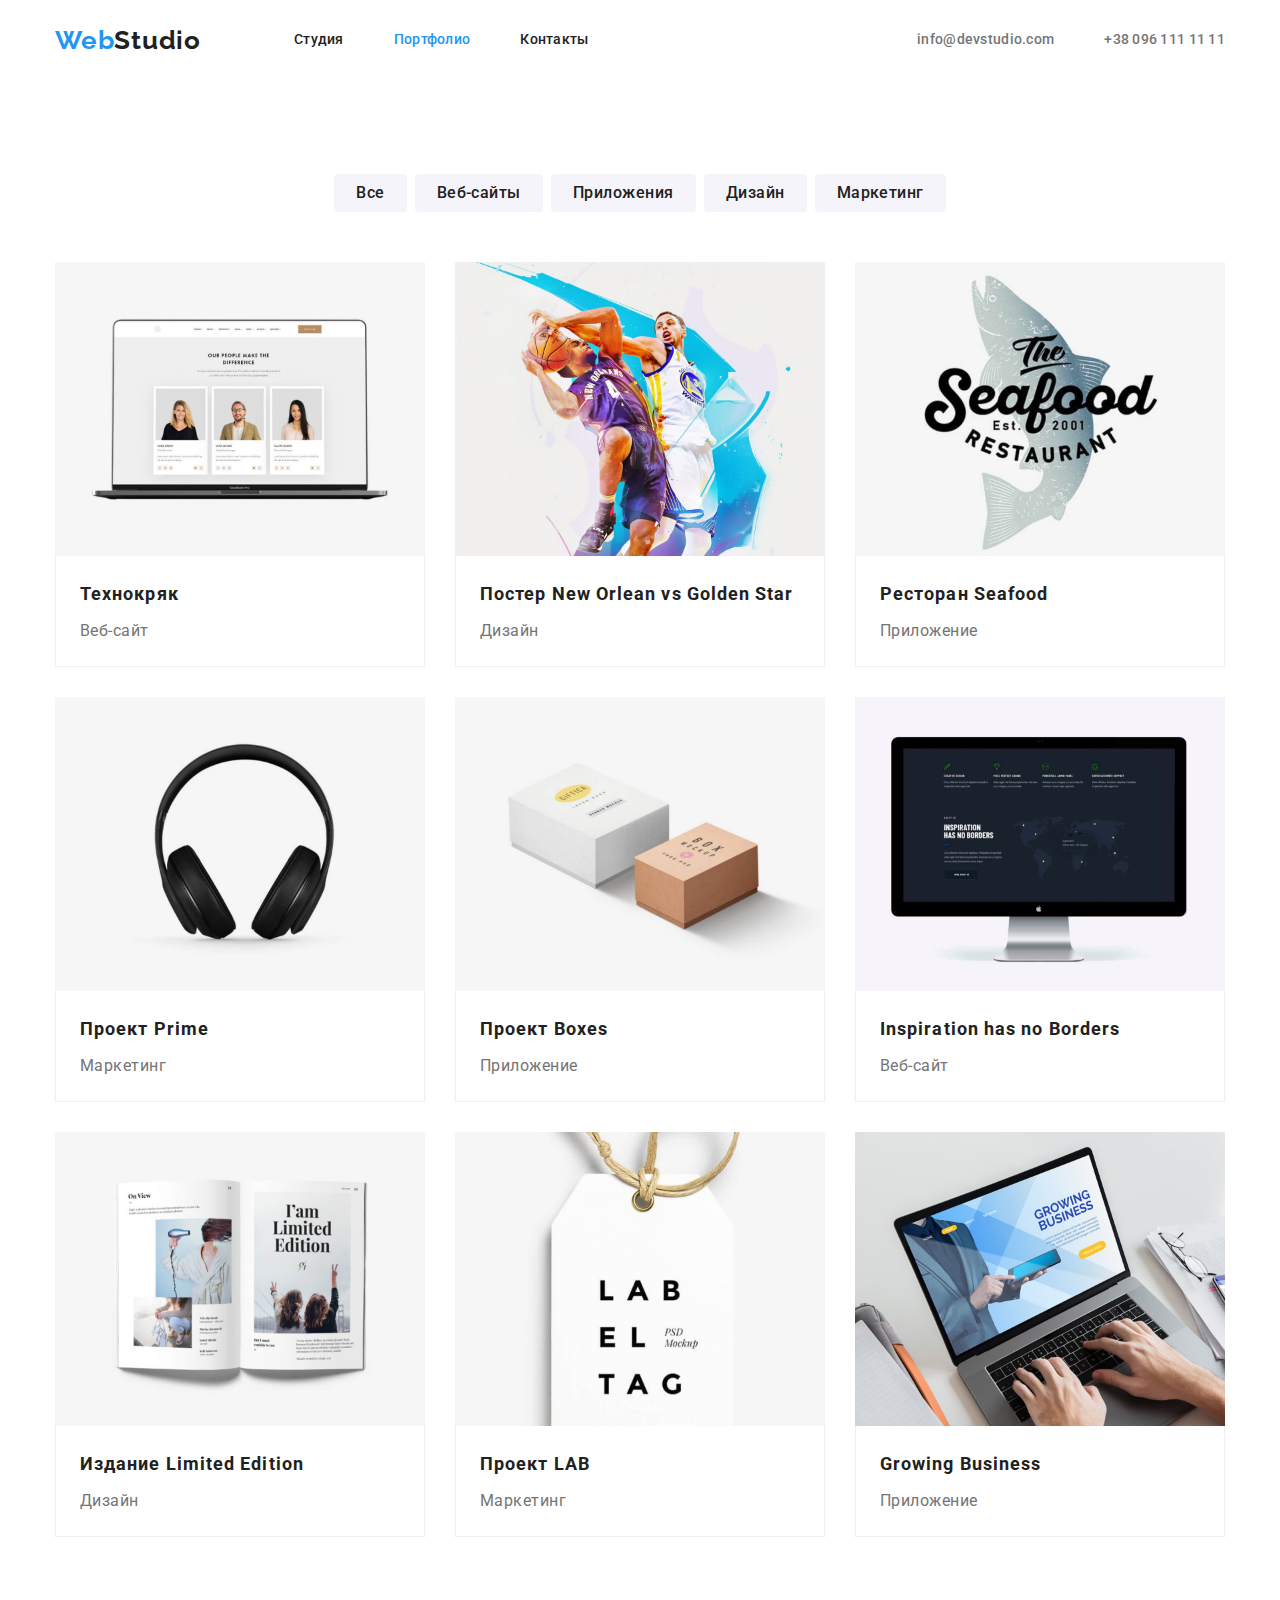
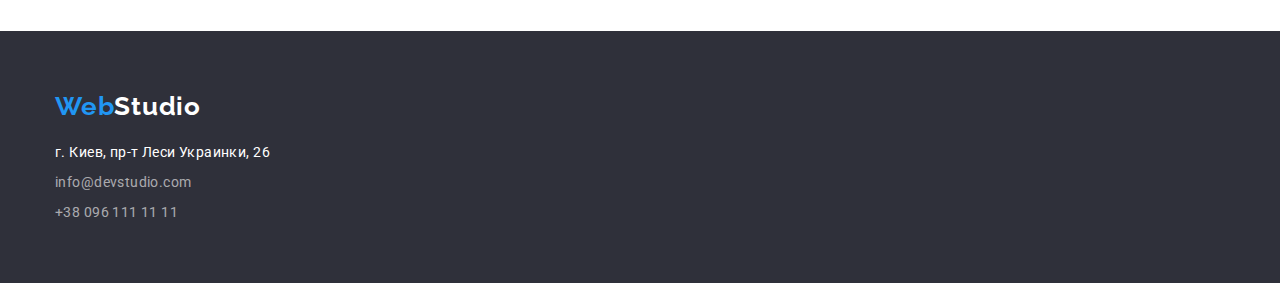
==== portfolio.html @ d7a3e544 "summary" ====
<!DOCTYPE html>
<html lang="ru">
  <head>
    <meta charset="UTF-8" />
    <meta http-equiv="X-UA-Compatible" content="IE=edge" />
    <meta name="viewport" content="width=device-width, initial-scale=1.0" />
    <title>Портфолио</title>
    <link rel="preconnect" href="https://fonts.googleapis.com" />
    <link rel="preconnect" href="https://fonts.gstatic.com" crossorigin />
    <link
      href="https://fonts.googleapis.com/css2?family=Raleway:wght@700&family=Roboto:wght@400;500;700;900&display=swap"
      rel="stylesheet"
    />
    <link
      rel="stylesheet"
      href="https://cdn.jsdelivr.net/npm/modern-normalize@1.1.0/modern-normalize.min.css"
    />
    <link rel="stylesheet" href="./css/styles.css" />
  </head>

  <body>
    <!-- Хэдер -->
    <header class="page-header">
      <div class="container page-header-container">
        <nav class="nav-section">
          <a class="logo link" href="./index.html">Web<span class="logo-word">Studio</span></a>
          <ul class="nav-list list">
            <li class="nav-list-item">
              <a class="nav-link link" href="./index.html">Студия</a>
            </li>
            <li class="nav-list-item">
              <a class="nav-link link current" href="./portfolio.html">Портфолио</a>
            </li>
            <li class="nav-list-item">
              <a class="nav-link link" href="#">Контакты</a>
            </li>
          </ul>
        </nav>
        <ul class="contacts-list list">
          <li class="contacts-list-item">
            <a class="contacts-link link" href="mailto:info@devstudio.com">info@devstudio.com</a>
          </li>
          <li class="contacts-list-item">
            <a class="contacts-link link" href="tel:+380961111111">+38 096 111 11 11</a>
          </li>
        </ul>
      </div>
    </header>

    <!-- Уникальный контент -->
    <main>
      <!-- Секция портфолио -->
      <section class="section">
        <div class="container">
          <h1 class="hidden-title">Портфолио</h1>
          <ul class="btn-list list">
            <li class="btn-list-item">
              <button class="menu-btn" type="button">Все</button>
            </li>
            <li class="btn-list-item">
              <button class="menu-btn" type="button">Веб-сайты</button>
            </li>
            <li class="btn-list-item">
              <button class="menu-btn" type="button">Приложения</button>
            </li>
            <li class="btn-list-item">
              <button class="menu-btn" type="button">Дизайн</button>
            </li>
            <li class="btn-list-item">
              <button class="menu-btn" type="button">Маркетинг</button>
            </li>
          </ul>
          <ul class="portfolio-section-list list">
            <li class="portfolio-list-item">
              <img src="./images/portfolio/tecnocrack.jpg" alt="Страница сайта" width="370" />
              <div class="portfolio-card-content">
                <h2 class="portfolio-title">Технокряк</h2>
                <p class="portfolio-descr">Веб-сайт</p>
              </div>
            </li>
            <li class="portfolio-list-item">
              <img src="./images/portfolio/design.jpg" alt="Игроки в баскетбол" width="370" />
              <div class="portfolio-card-content">
                <h2 class="portfolio-title">Постер New Orlean vs Golden Star</h2>
                <p class="portfolio-descr">Дизайн</p>
              </div>
            </li>
            <li class="portfolio-list-item">
              <img src="./images/portfolio/seafood.jpg" alt="Логотип ресторана" width="370" />
              <div class="portfolio-card-content">
                <h2 class="portfolio-title">Ресторан Seafood</h2>
                <p class="portfolio-descr">Приложение</p>
              </div>
            </li>
            <li class="portfolio-list-item">
              <img src="./images/portfolio/prime.jpg" alt="Наушники" width="370" />
              <div class="portfolio-card-content">
                <h2 class="portfolio-title">Проект Prime</h2>
                <p class="portfolio-descr">Маркетинг</p>
              </div>
            </li>
            <li class="portfolio-list-item">
              <img src="./images/portfolio/boxes.jpg" alt="Две коробки" width="370" />
              <div class="portfolio-card-content">
                <h2 class="portfolio-title">Проект Boxes</h2>
                <p class="portfolio-descr">Приложение</p>
              </div>
            </li>
            <li class="portfolio-list-item">
              <img src="./images/portfolio/inspiration.jpg" alt="Монитор" width="370" />
              <div class="portfolio-card-content">
                <h2 class="portfolio-title">Inspiration has no Borders</h2>
                <p class="portfolio-descr">Веб-сайт</p>
              </div>
            </li>
            <li class="portfolio-list-item">
              <img src="./images/portfolio/magazine.jpg" alt="Разворот журнала" width="370" />
              <div class="portfolio-card-content">
                <h2 class="portfolio-title">Издание Limited Edition</h2>
                <p class="portfolio-descr">Дизайн</p>
              </div>
            </li>
            <li class="portfolio-list-item">
              <img src="./images/portfolio/lab.jpg" alt="Фирменная бирка" width="370" />
              <div class="portfolio-card-content">
                <h2 class="portfolio-title">Проект LAB</h2>
                <p class="portfolio-descr">Маркетинг</p>
              </div>
            </li>
            <li class="portfolio-list-item">
              <img src="./images/portfolio/busines.jpg" alt="Работа за ноутбуком" width="370" />
              <div class="portfolio-card-content">
                <h2 class="portfolio-title">Growing Business</h2>
                <p class="portfolio-descr">Приложение</p>
              </div>
            </li>
          </ul>
        </div>
      </section>
    </main>

    <!-- Футер -->
    <footer class="footer">
      <div class="container">
        <a class="logo link" href="./index.html">Web<span class="footer-logo-word">Studio</span></a>
        <address class="address">
          <ul class="adress-list list">
            <li class="address-list-item">
              <a
                class="address-link link"
                href="https://goo.gl/maps/UFjsu3jXrwAWiCtK9"
                target="_blank"
                rel="noopener noreferrer"
                >г. Киев, пр-т Леси Украинки, 26</a
              >
            </li>
            <li class="address-list-item">
              <a class="footer-link link" href="mailto:info@devstudio.com">info@devstudio.com</a>
            </li>
            <li class="address-list-item link">
              <a class="footer-link link" href="tel:+380961111111">+38 096 111 11 11</a>
            </li>
          </ul>
        </address>
      </div>
    </footer>
  </body>
</html>
---- css/styles.css ----
/* =============== COMPONENTS =============== */
:root {
  --accent-color: #2196f3;
  --head-color: #212121;
  --text-color: #757575;
  --white-color: #ffffff;
  --white-alfa-color: rgba(255, 255, 255, 0.6);
  --ash-color: #f5f4fa;
  --main-btn-hover: #188ce8;
  --hero-background-color: #2f303a;
  --border-color: #eeeeee;
  --header-border #ECECEC;
}

.list {
  list-style: none;
  padding-left: 0;
}

.link {
  text-decoration: none;
}

h1,
h2,
h3,
h4,
p {
  margin-top: 0;
  margin-bottom: 0;
}

ul {
  margin-top: 0;
  margin-bottom: 0;
  margin-left: 0;
}

body {
  font-family: 'Roboto', sans-serif;
  color: var(--text-color);
}

img {
  display: block;
  max-width: 100%;
  height: auto;
}

.section {
  padding-top: 94px;
  padding-bottom: 94px;
}

.container {
  width: 1200px;
  margin-left: auto;
  margin-right: auto;
  padding-left: 15px;
  padding-right: 15px;
}

.hidden-title {
  position: absolute;
  width: 1px;
  height: 1px;
  margin: -1px;
  border: 0;
  padding: 0;
  white-space: nowrap;
  clip-path: inset(100%);
  clip: rect(0 0 0 0);
  overflow: hidden;
}

/* =============== /COMPONENTS =============== */

/* =============== HEADER =============== */

.page-header-container {
  display: flex;
  align-items: center;
  border-bottom: 1px solid var(--header-border);
}

.nav-section {
  display: flex;
  align-items: center;
}

.nav-list {
  display: flex;
  align-items: center;
  margin-left: 93px;
}

.nav-list-item + .nav-list-item {
  margin-left: 50px;
}

.nav-link {
  display: block;
  padding-top: 32px;
  padding-bottom: 32px;
  font-weight: 500;
  font-size: 14px;
  line-height: 1.14;
  letter-spacing: 0.02em;
  color: var(--head-color);
}

.logo {
  font-family: 'Raleway', sans-serif;
  font-weight: 700;
  font-size: 26px;
  line-height: 1.19;
  letter-spacing: 0.03em;
  color: var(--accent-color);
}

.logo-word {
  color: var(--head-color);
}

.logo:focus {
  color: var(--accent-color);
}

.nav-link:hover,
.nav-link:focus {
  color: var(--accent-color);
}

.contacts-list-item + .contacts-list-item {
  margin-left: 50px;
}

.contacts-list {
  display: flex;
  align-items: center;
  margin-left: auto;
}

.contacts-link {
  display: flex;
  align-items: center;
  font-weight: 500;
  font-size: 14px;
  line-height: 1.14;
  letter-spacing: 0.02em;
  color: var(--text-color);
}

.email-contact-svg {
  width: 16px;
  height: 12px;
  margin-right: 10px;
  fill: currentColor;
}

.tel-contact-svg {
  width: 10px;
  height: 16px;
  margin-right: 10px;
  fill: currentColor;
}

.contacts-link:hover,
.contacts-link:focus {
  color: var(--accent-color);
}

.current {
  color: var(--accent-color);
}

/* =============== /HEADER =============== */

/* =============== HERO SECTION =============== */

.hero {
  background-color: var(--hero-background-color);
  padding-top: 200px;
  padding-bottom: 200px;
  text-align: center;
}

.overlay {
  max-width: 1600px;
  height: 600px;
  margin-left: auto;
  margin-right: auto;
  background-image: linear-gradient(to right,
    rgba(47, 48, 58, 0.4),
    rgba(47, 48, 58, 0.4)),
    url(../images/backgrounds/bg.jpg);
  background-color: #C4C4C4;
  background-position: center;
  background-size: cover;
}

.hero-title {
  font-weight: 900;
  font-size: 44px;
  line-height: 1.36;
  text-align: center;
  letter-spacing: 0.06em;
  text-transform: uppercase;
  color: var(--white-color);

  max-width: 696px;

  margin-left: auto;
  margin-right: auto;
  margin-bottom: 30px;
}

.modal-btn {
  min-width: 200px;
  padding-top: 10px;
  padding-bottom: 10px;
  padding-left: 32px;
  padding-right: 32px;
  border: none;
  border-radius: 4px;

  font-family: inherit;
  font-weight: 700;
  font-size: 16px;
  line-height: 1.87;
  letter-spacing: 0.06em;
  cursor: pointer;
  color: var(--white-color);
  background-color: var(--accent-color);
}

.modal-btn:focus,
.modal-btn:hover {
  background-color: var(--main-btn-hover);
}

/* =============== /HERO SECTION =============== */

/* =============== FEATURES SECTION =============== */

.features-list {
  display: flex;
  justify-content: space-between;
}

.features-list-item {
  width: 270px;
}

.features-title {
  font-weight: 700;
  font-size: 14px;
  line-height: 1.14;
  letter-spacing: 0.03em;
  text-transform: uppercase;
  color: var(--head-color);
}

.features-descr {
  font-size: 14px;
  line-height: 1.71;
  letter-spacing: 0.03em;
  margin-top: 10px;
}

.features-thumb {
  width: 270px;
  height: 120px;
  display: flex;
  justify-content: center;
  align-items: center;
  border-radius: 3px;
  margin-bottom: 30px;
  background-color: var(--ash-color);
}

/* =============== /FEATURES SECTION =============== */

/* =============== WORK SECTION =============== */

.work-section {
  padding-top: 0;
}

.section-list {
  display: flex;
  justify-content: space-between;
}

.section-title {
  font-weight: 700;
  font-size: 36px;
  line-height: 1.16;
  text-align: center;
  letter-spacing: 0.03em;
  color: var(--head-color);

  margin-bottom: 50px;
}

/* =============== /WORK SECTION =============== */

/* =============== TEAM SECTION =============== */

.employ-section {
  background-color: var(--ash-color);
}

.employ-section-item {
  border-bottom-left-radius: 4px;
  border-bottom-right-radius: 4px;
  background-color: var(--white-color);
}

.employ-photo {
  border-top-left-radius: 4px;
  border-top-right-radius: 4px;
}

.employ-section-list {
  display: flex;
  justify-content: space-between;
}

.employ-section-title {
  font-weight: 700;
  font-size: 36px;
  line-height: 1.16;
  text-align: center;
  letter-spacing: 0.03em;
  color: var(--head-color);

  margin-bottom: 50px;
}

.employ-name {
  font-weight: 500;
  font-size: 16px;
  line-height: 1.18;
  letter-spacing: 0.03em;
  text-align: center;
  color: var(--head-color);

  margin-bottom: 10px;
}

.employ-descr {
  font-size: 16px;
  line-height: 1.18;
  letter-spacing: 0.03em;
  text-align: center;
}

.employ-card-content {
  padding-top: 30px;
  padding-bottom: 30px;
  border-right: 1px solid var(--border-color);
  border-bottom: 1px solid var(--border-color);
  border-left: 1px solid var(--border-color);
}

/* =============== /TEAM SECTION =============== */

/* =============== PORTFOLIO SECTION =============== */

.btn-list {
  display: flex;
  align-items: center;
  justify-content: center;
  flex-wrap: wrap;
  gap: 8px;
  margin-bottom: 50px;
}

.menu-btn {
  padding-top: 6px;
  padding-right: 22px;
  padding-bottom: 6px;
  padding-left: 22px;
  border-radius: 4px;
  border: none;
  font-family: inherit;
  font-weight: 500;
  font-size: 16px;
  line-height: 1.62;
  text-align: center;
  letter-spacing: 0.03em;
  cursor: pointer;
  color: var(--head-color);
  background-color: var(--ash-color);
}

.menu-btn:focus,
.menu-btn:hover {
  color: var(--white-color);
  background-color: var(--accent-color);
}

.portfolio-section-list {
  display: flex;
  flex-wrap: wrap;
  gap: 30px;
}

.portfolio-title {
  font-weight: 700;
  font-size: 18px;
  line-height: 2;
  letter-spacing: 0.06em;
  color: var(--head-color);
}

.portfolio-descr {
  margin-top: 4px;
  font-size: 16px;
  line-height: 1.87;
  letter-spacing: 0.03em;
  color: var(--text-color);
}

.portfolio-card-content {
  padding-top: 20px;
  padding-right: 24px;
  padding-bottom: 20px;
  padding-left: 24px;
  border-right: 1px solid var(--border-color);
  border-bottom: 1px solid var(--border-color);
  border-left: 1px solid var(--border-color);
}

/* =============== /PORTFOLIO SECTION =============== */

/* =============== FOOTER =============== */

.footer {
  padding-top: 60px;
  padding-bottom: 60px;
  background-color: var(--hero-background-color);
}

.footer-container {
  width: 1200px;
  margin: 0 auto;
  display: flex;
  align-items: center;
}

.footer-logo-word {
  color: var(--white-color);
}

.address {
  font-style: normal;
  margin-top: 20px;
}

.address-link {
  font-size: 14px;
  line-height: 1.5;
  letter-spacing: 0.03em;
  color: var(--white-color);
}

.footer-link {
  font-size: 14px;
  line-height: 1.5;
  letter-spacing: 0.03em;
  color: var(--white-alfa-color);
}

.address-list-item + .address-list-item {
  margin-top: 9px;
}

.address-list-item .link:hover,
.address-list-item .link:focus {
  color: var(--accent-color);
}

.footer-social-container {
  margin-left: 70px;
}

.footer-social-text {
  display: block;
  font-weight: 700;
  font-size: 14px;
  line-height: 16px;
  letter-spacing: 0.03em;
  text-transform: uppercase;
  color: var(--white-color);

  margin-bottom: 20px;
}

.footer-social-list {
  display: flex;
}

.footer-social-item + .footer-social-item {
  margin-left: 10px;
}

.footer-social-link {
  display: flex;
  justify-content: center;
  align-items: center;
  width: 44px;
  height: 44px;
  border: 0;
  border-radius: 50%;
  background-color: rgba(255, 255, 255, 0.1);
}

.footer-social-link:hover {
  background-color: var(--accent-color);
}

/* =============== /FOOTER =============== */
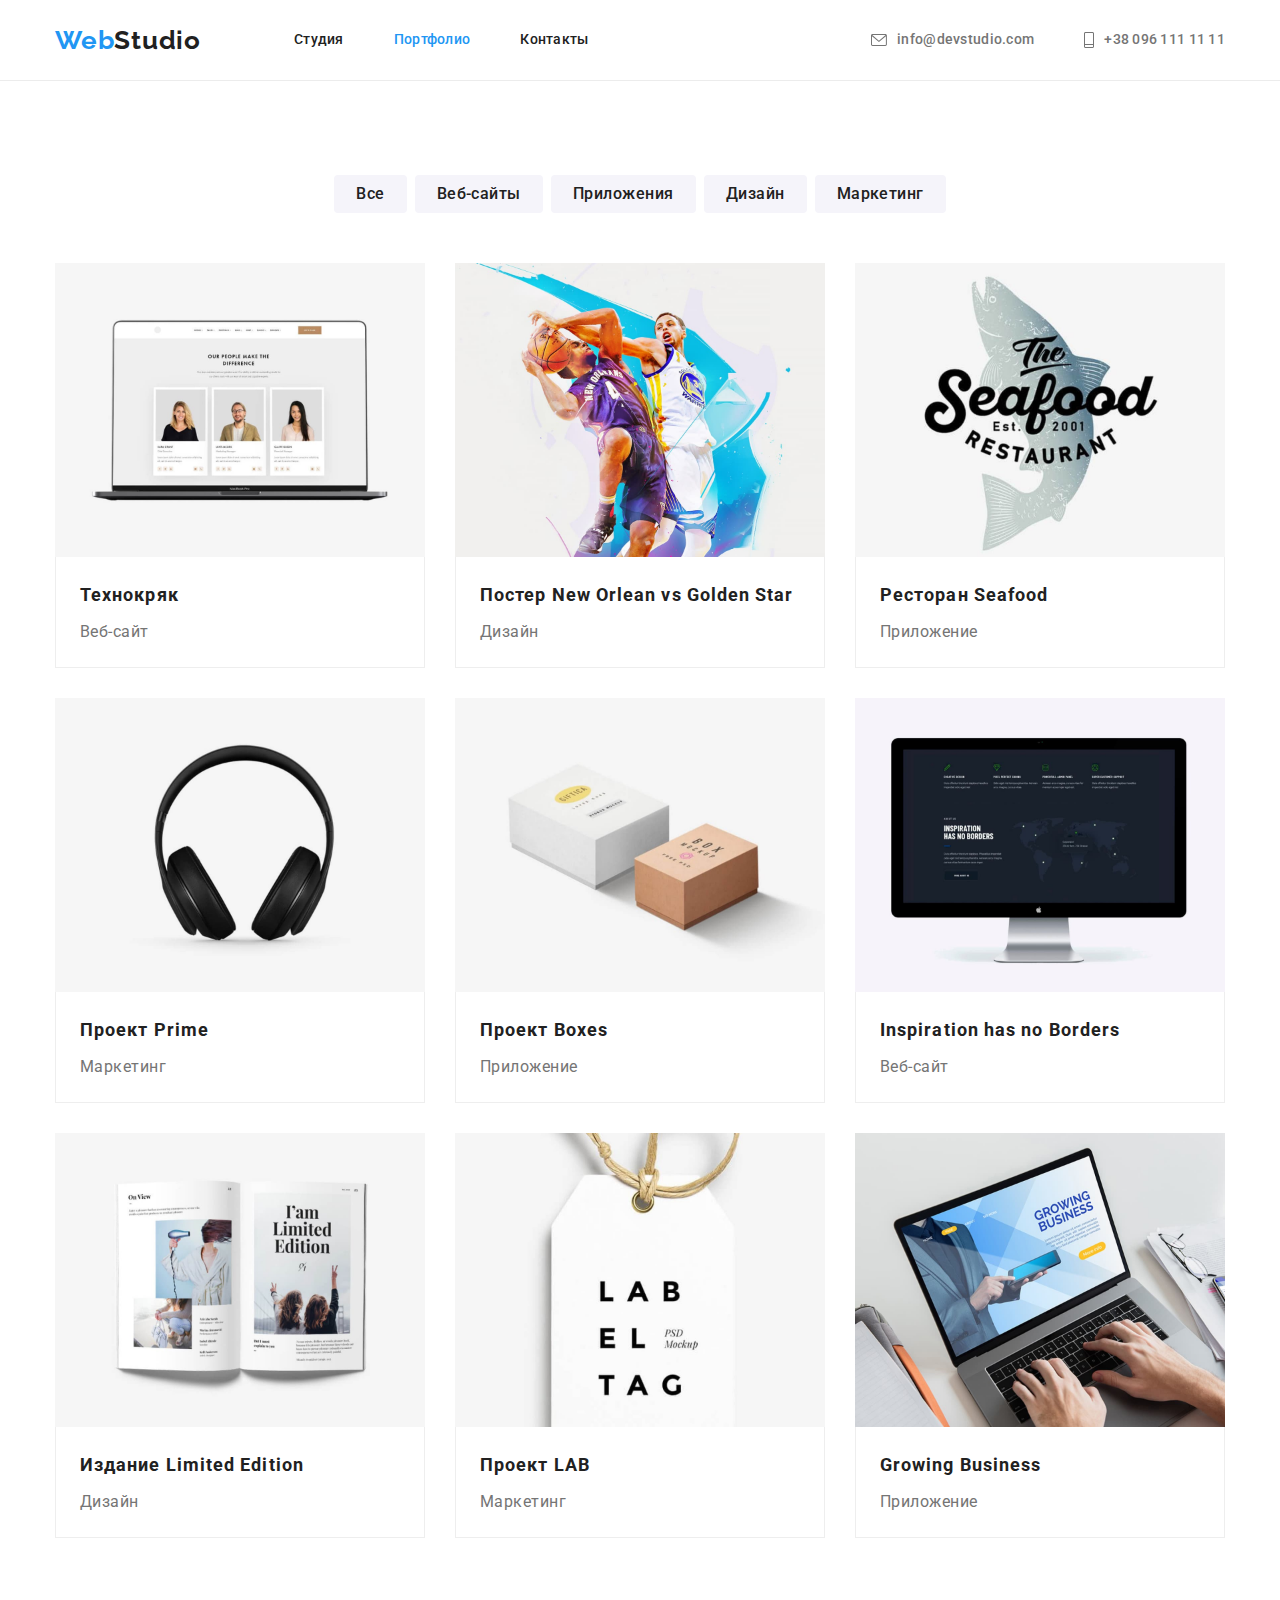
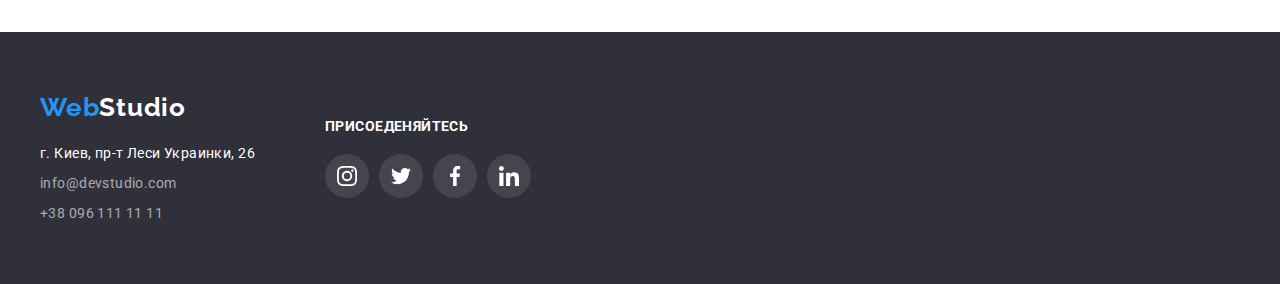
==== commit 671d94a9: "Ad SVG icons." ====
--- a/portfolio.html
+++ b/portfolio.html
@@ -38,10 +38,20 @@
         </nav>
         <ul class="contacts-list list">
           <li class="contacts-list-item">
-            <a class="contacts-link link" href="mailto:info@devstudio.com">info@devstudio.com</a>
+            <a class="contacts-link link" href="mailto:info@devstudio.com">
+              <svg class="email-contact-svg" width="16px" height="12px">
+                <use href="./images/sprite.svg#icon-mail"></use>
+              </svg>
+              info@devstudio.com</a
+            >
           </li>
           <li class="contacts-list-item">
-            <a class="contacts-link link" href="tel:+380961111111">+38 096 111 11 11</a>
+            <a class="contacts-link link" href="tel:+380961111111">
+              <svg class="tel-contact-svg" width="10px" height="16px">
+                <use href="./images/sprite.svg#icon-phone"></use>
+              </svg>
+              +38 096 111 11 11</a
+            >
           </li>
         </ul>
       </div>
@@ -141,27 +151,64 @@
 
     <!-- Футер -->
     <footer class="footer">
-      <div class="container">
-        <a class="logo link" href="./index.html">Web<span class="footer-logo-word">Studio</span></a>
-        <address class="address">
-          <ul class="adress-list list">
-            <li class="address-list-item">
-              <a
-                class="address-link link"
-                href="https://goo.gl/maps/UFjsu3jXrwAWiCtK9"
-                target="_blank"
-                rel="noopener noreferrer"
-                >г. Киев, пр-т Леси Украинки, 26</a
-              >
-            </li>
-            <li class="address-list-item">
-              <a class="footer-link link" href="mailto:info@devstudio.com">info@devstudio.com</a>
-            </li>
-            <li class="address-list-item link">
-              <a class="footer-link link" href="tel:+380961111111">+38 096 111 11 11</a>
-            </li>
-          </ul>
-        </address>
+      <div class="footer-container">
+        <div>
+          <a class="logo link" href="./index.html"
+            >Web<span class="footer-logo-word">Studio</span></a
+          >
+          <address class="address">
+            <ul class="adress-list list">
+              <li class="address-list-item">
+                <a
+                  class="address-link link"
+                  href="https://goo.gl/maps/UFjsu3jXrwAWiCtK9"
+                  target="_blank"
+                  rel="noopener noreferrer"
+                  >г. Киев, пр-т Леси Украинки, 26</a
+                >
+              </li>
+              <li class="address-list-item">
+                <a class="footer-link link" href="mailto:info@devstudio.com">info@devstudio.com</a>
+              </li>
+              <li class="address-list-item link">
+                <a class="footer-link link" href="tel:+380961111111">+38 096 111 11 11</a>
+              </li>
+            </ul>
+          </address>
+        </div>
+        <div class="footer-social-container">
+          <strong class="footer-social-text">Присоеденяйтесь</strong>
+          <ul class="footer-social-list list">
+            <li class="footer-social-item">
+              <a href="" class="footer-social-link">
+                <svg class="footer-link-svg" width="20px" height="20px">
+                  <use href="./images/sprite.svg#icon-instagram"></use>
+                </svg>
+              </a>
+            </li>
+            <li class="footer-social-item">
+              <a href="" class="footer-social-link">
+                <svg class="footer-link-svg" width="20px" height="20px">
+                  <use href="./images/sprite.svg#icon-twitter"></use>
+                </svg>
+              </a>
+            </li>
+            <li class="footer-social-item">
+              <a href="" class="footer-social-link">
+                <svg class="footer-link-svg" width="20px" height="20px">
+                  <use href="./images/sprite.svg#icon-facebook"></use>
+                </svg>
+              </a>
+            </li>
+            <li class="footer-social-item">
+              <a href="" class="footer-social-link">
+                <svg class="footer-link-svg" width="20px" height="20px">
+                  <use href="./images/sprite.svg#icon-linkedin"></use>
+                </svg>
+              </a>
+            </li>
+          </ul>
+        </div>
       </div>
     </footer>
   </body>
--- a/css/styles.css
+++ b/css/styles.css
@@ -9,7 +9,8 @@
   --main-btn-hover: #188ce8;
   --hero-background-color: #2f303a;
   --border-color: #eeeeee;
-  --header-border #ECECEC;
+  --header-border: #ececec;
+  --icon-gray-color: #afb1b8;
 }
 
 .list {
@@ -77,10 +78,13 @@
 
 /* =============== HEADER =============== */
 
+.page-header {
+  border-bottom: 1px solid var(--header-border);
+}
+
 .page-header-container {
   display: flex;
   align-items: center;
-  border-bottom: 1px solid var(--header-border);
 }
 
 .nav-section {
@@ -152,15 +156,11 @@
 }
 
 .email-contact-svg {
-  width: 16px;
-  height: 12px;
   margin-right: 10px;
   fill: currentColor;
 }
 
 .tel-contact-svg {
-  width: 10px;
-  height: 16px;
   margin-right: 10px;
   fill: currentColor;
 }
@@ -190,11 +190,9 @@
   height: 600px;
   margin-left: auto;
   margin-right: auto;
-  background-image: linear-gradient(to right,
-    rgba(47, 48, 58, 0.4),
-    rgba(47, 48, 58, 0.4)),
+  background-image: linear-gradient(to right, rgba(47, 48, 58, 0.4), rgba(47, 48, 58, 0.4)),
     url(../images/backgrounds/bg.jpg);
-  background-color: #C4C4C4;
+  background-color: #c4c4c4;
   background-position: center;
   background-size: cover;
 }
@@ -269,11 +267,11 @@
 }
 
 .features-thumb {
+  display: flex;
+  justify-content: center;
+  align-items: center;
   width: 270px;
   height: 120px;
-  display: flex;
-  justify-content: center;
-  align-items: center;
   border-radius: 3px;
   margin-bottom: 30px;
   background-color: var(--ash-color);
@@ -312,14 +310,10 @@
 }
 
 .employ-section-item {
-  border-bottom-left-radius: 4px;
-  border-bottom-right-radius: 4px;
   background-color: var(--white-color);
-}
-
-.employ-photo {
-  border-top-left-radius: 4px;
-  border-top-right-radius: 4px;
+  box-shadow: 0px 1px 3px rgba(0, 0, 0, 0.12), 0px 1px 1px rgba(0, 0, 0, 0.14),
+    0px 2px 1px rgba(0, 0, 0, 0.2);
+  border-radius: 0px 0px 4px 4px;
 }
 
 .employ-section-list {
@@ -354,6 +348,7 @@
   line-height: 1.18;
   letter-spacing: 0.03em;
   text-align: center;
+  margin-bottom: 16px;
 }
 
 .employ-card-content {
@@ -364,7 +359,65 @@
   border-left: 1px solid var(--border-color);
 }
 
+.employ-social-list {
+  display: flex;
+  justify-content: center;
+  gap: 10px;
+}
+
+.employ-social-link {
+  display: flex;
+  justify-content: center;
+  align-items: center;
+  width: 44px;
+  height: 44px;
+  border-radius: 50%;
+  color: var(--icon-gray-color);
+}
+
+.employ-social-icon {
+  fill: currentColor;
+}
+
+.employ-social-link:hover,
+.employ-social-link:focus {
+  color: var(--white-color);
+  background-color: var(--accent-color);
+}
+
 /* =============== /TEAM SECTION =============== */
+
+/* =============== PARTNERS SECTION =============== */
+
+.client-section-list {
+  display: flex;
+  justify-content: center;
+  gap: 30px;
+  margin-top: 50px;
+}
+
+.client-link {
+  display: flex;
+  justify-content: center;
+  align-items: center;
+  width: 170px;
+  height: 92px;
+  border-radius: 1px;
+  border: 1px solid rgba(175, 177, 184, 1);
+  color: var(--icon-gray-color);
+}
+
+.client-link:hover,
+.client-link:focus {
+  color: var(--accent-color);
+  border-color: var(--accent-color);
+}
+
+.client-icon {
+  fill: currentColor;
+}
+
+/* =============== /PARTNERS SECTION =============== */
 
 /* =============== PORTFOLIO SECTION =============== */
 
@@ -514,11 +567,17 @@
   height: 44px;
   border: 0;
   border-radius: 50%;
+  color: var(--white-color);
   background-color: rgba(255, 255, 255, 0.1);
 }
 
-.footer-social-link:hover {
+.footer-social-link:hover,
+.footer-social-link:focus {
   background-color: var(--accent-color);
 }
 
+.footer-link-svg {
+  fill: currentColor;
+}
+
 /* =============== /FOOTER =============== */
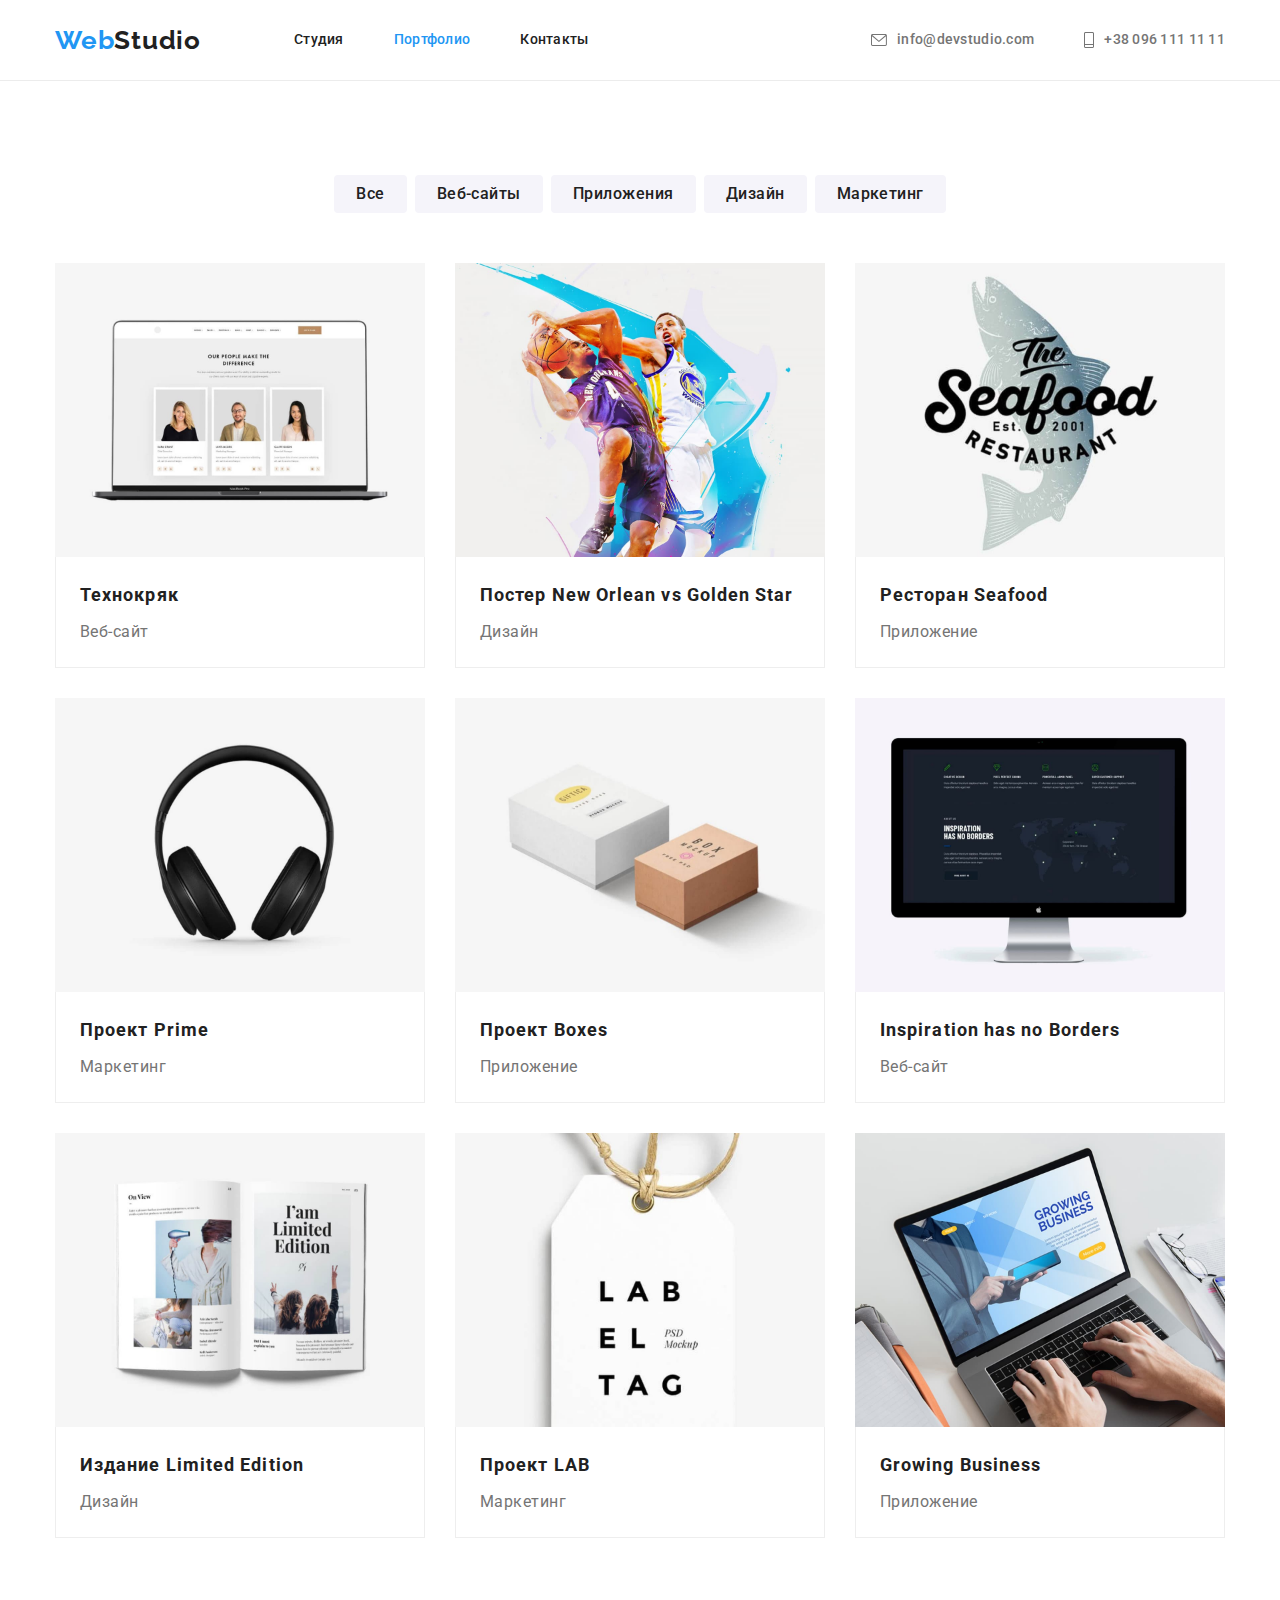
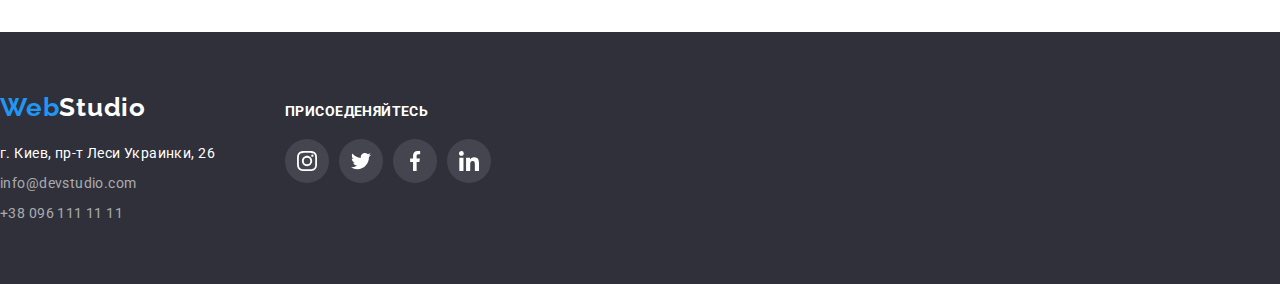
==== commit 9921ebec: "Fix bags." ====
--- a/portfolio.html
+++ b/portfolio.html
@@ -82,67 +82,85 @@
           </ul>
           <ul class="portfolio-section-list list">
             <li class="portfolio-list-item">
-              <img src="./images/portfolio/tecnocrack.jpg" alt="Страница сайта" width="370" />
-              <div class="portfolio-card-content">
-                <h2 class="portfolio-title">Технокряк</h2>
-                <p class="portfolio-descr">Веб-сайт</p>
-              </div>
-            </li>
-            <li class="portfolio-list-item">
-              <img src="./images/portfolio/design.jpg" alt="Игроки в баскетбол" width="370" />
-              <div class="portfolio-card-content">
-                <h2 class="portfolio-title">Постер New Orlean vs Golden Star</h2>
-                <p class="portfolio-descr">Дизайн</p>
-              </div>
-            </li>
-            <li class="portfolio-list-item">
-              <img src="./images/portfolio/seafood.jpg" alt="Логотип ресторана" width="370" />
-              <div class="portfolio-card-content">
-                <h2 class="portfolio-title">Ресторан Seafood</h2>
-                <p class="portfolio-descr">Приложение</p>
-              </div>
-            </li>
-            <li class="portfolio-list-item">
-              <img src="./images/portfolio/prime.jpg" alt="Наушники" width="370" />
-              <div class="portfolio-card-content">
-                <h2 class="portfolio-title">Проект Prime</h2>
-                <p class="portfolio-descr">Маркетинг</p>
-              </div>
-            </li>
-            <li class="portfolio-list-item">
-              <img src="./images/portfolio/boxes.jpg" alt="Две коробки" width="370" />
-              <div class="portfolio-card-content">
-                <h2 class="portfolio-title">Проект Boxes</h2>
-                <p class="portfolio-descr">Приложение</p>
-              </div>
-            </li>
-            <li class="portfolio-list-item">
-              <img src="./images/portfolio/inspiration.jpg" alt="Монитор" width="370" />
-              <div class="portfolio-card-content">
-                <h2 class="portfolio-title">Inspiration has no Borders</h2>
-                <p class="portfolio-descr">Веб-сайт</p>
-              </div>
-            </li>
-            <li class="portfolio-list-item">
-              <img src="./images/portfolio/magazine.jpg" alt="Разворот журнала" width="370" />
-              <div class="portfolio-card-content">
-                <h2 class="portfolio-title">Издание Limited Edition</h2>
-                <p class="portfolio-descr">Дизайн</p>
-              </div>
-            </li>
-            <li class="portfolio-list-item">
-              <img src="./images/portfolio/lab.jpg" alt="Фирменная бирка" width="370" />
-              <div class="portfolio-card-content">
-                <h2 class="portfolio-title">Проект LAB</h2>
-                <p class="portfolio-descr">Маркетинг</p>
-              </div>
-            </li>
-            <li class="portfolio-list-item">
-              <img src="./images/portfolio/busines.jpg" alt="Работа за ноутбуком" width="370" />
-              <div class="portfolio-card-content">
-                <h2 class="portfolio-title">Growing Business</h2>
-                <p class="portfolio-descr">Приложение</p>
-              </div>
+              <a class="portfolio-link link" href="">
+                <img src="./images/portfolio/tecnocrack.jpg" alt="Страница сайта" width="370" />
+                <div class="portfolio-card-content">
+                  <h2 class="portfolio-title">Технокряк</h2>
+                  <p class="portfolio-descr">Веб-сайт</p>
+                </div>
+              </a>
+            </li>
+            <li class="portfolio-list-item">
+              <a class="portfolio-link link" href="">
+                <img src="./images/portfolio/design.jpg" alt="Игроки в баскетбол" width="370" />
+                <div class="portfolio-card-content">
+                  <h2 class="portfolio-title">Постер New Orlean vs Golden Star</h2>
+                  <p class="portfolio-descr">Дизайн</p>
+                </div>
+              </a>
+            </li>
+            <li class="portfolio-list-item">
+              <a class="portfolio-link link" href="">
+                <img src="./images/portfolio/seafood.jpg" alt="Логотип ресторана" width="370" />
+                <div class="portfolio-card-content">
+                  <h2 class="portfolio-title">Ресторан Seafood</h2>
+                  <p class="portfolio-descr">Приложение</p>
+                </div>
+              </a>
+            </li>
+            <li class="portfolio-list-item">
+              <a class="portfolio-link link" href="">
+                <img src="./images/portfolio/prime.jpg" alt="Наушники" width="370" />
+                <div class="portfolio-card-content">
+                  <h2 class="portfolio-title">Проект Prime</h2>
+                  <p class="portfolio-descr">Маркетинг</p>
+                </div>
+              </a>
+            </li>
+            <li class="portfolio-list-item">
+              <a class="portfolio-link link" href="">
+                <img src="./images/portfolio/boxes.jpg" alt="Две коробки" width="370" />
+                <div class="portfolio-card-content">
+                  <h2 class="portfolio-title">Проект Boxes</h2>
+                  <p class="portfolio-descr">Приложение</p>
+                </div>
+              </a>
+            </li>
+            <li class="portfolio-list-item">
+              <a class="portfolio-link link" href="">
+                <img src="./images/portfolio/inspiration.jpg" alt="Монитор" width="370" />
+                <div class="portfolio-card-content">
+                  <h2 class="portfolio-title">Inspiration has no Borders</h2>
+                  <p class="portfolio-descr">Веб-сайт</p>
+                </div>
+              </a>
+            </li>
+            <li class="portfolio-list-item">
+              <a class="portfolio-link link" href="">
+                <img src="./images/portfolio/magazine.jpg" alt="Разворот журнала" width="370" />
+                <div class="portfolio-card-content">
+                  <h2 class="portfolio-title">Издание Limited Edition</h2>
+                  <p class="portfolio-descr">Дизайн</p>
+                </div>
+              </a>
+            </li>
+            <li class="portfolio-list-item">
+              <a class="portfolio-link link" href="">
+                <img src="./images/portfolio/lab.jpg" alt="Фирменная бирка" width="370" />
+                <div class="portfolio-card-content">
+                  <h2 class="portfolio-title">Проект LAB</h2>
+                  <p class="portfolio-descr">Маркетинг</p>
+                </div>
+              </a>
+            </li>
+            <li class="portfolio-list-item">
+              <a class="portfolio-link link" href="">
+                <img src="./images/portfolio/busines.jpg" alt="Работа за ноутбуком" width="370" />
+                <div class="portfolio-card-content">
+                  <h2 class="portfolio-title">Growing Business</h2>
+                  <p class="portfolio-descr">Приложение</p>
+                </div>
+              </a>
             </li>
           </ul>
         </div>
--- a/css/styles.css
+++ b/css/styles.css
@@ -194,6 +194,7 @@
     url(../images/backgrounds/bg.jpg);
   background-color: #c4c4c4;
   background-position: center;
+  background-repeat: no-repeat;
   background-size: cover;
 }
 
@@ -387,13 +388,12 @@
 
 /* =============== /TEAM SECTION =============== */
 
-/* =============== PARTNERS SECTION =============== */
+/* =============== CLIENTS SECTION =============== */
 
 .client-section-list {
   display: flex;
   justify-content: center;
   gap: 30px;
-  margin-top: 50px;
 }
 
 .client-link {
@@ -402,7 +402,7 @@
   align-items: center;
   width: 170px;
   height: 92px;
-  border-radius: 1px;
+  border-radius: 4px;
   border: 1px solid rgba(175, 177, 184, 1);
   color: var(--icon-gray-color);
 }
@@ -417,7 +417,7 @@
   fill: currentColor;
 }
 
-/* =============== /PARTNERS SECTION =============== */
+/* =============== /CLIENTS SECTION =============== */
 
 /* =============== PORTFOLIO SECTION =============== */
 
@@ -452,12 +452,24 @@
 .menu-btn:hover {
   color: var(--white-color);
   background-color: var(--accent-color);
+  box-shadow: 0px 3px 1px rgba(0, 0, 0, 0.1), 0px 1px 2px rgba(0, 0, 0, 0.08),
+    0px 2px 2px rgba(0, 0, 0, 0.12);
 }
 
 .portfolio-section-list {
   display: flex;
   flex-wrap: wrap;
   gap: 30px;
+}
+
+.portfolio-link {
+  display: block;
+}
+
+.portfolio-link:hover,
+.portfolio-link:focus {
+  box-shadow: 0px 1px 1px rgba(0, 0, 0, 0.12), 0px 4px 4px rgba(0, 0, 0, 0.06),
+    1px 4px 6px rgba(0, 0, 0, 0.16);
 }
 
 .portfolio-title {
@@ -497,10 +509,8 @@
 }
 
 .footer-container {
-  width: 1200px;
-  margin: 0 auto;
-  display: flex;
-  align-items: center;
+  display: flex;
+  align-items: baseline;
 }
 
 .footer-logo-word {
